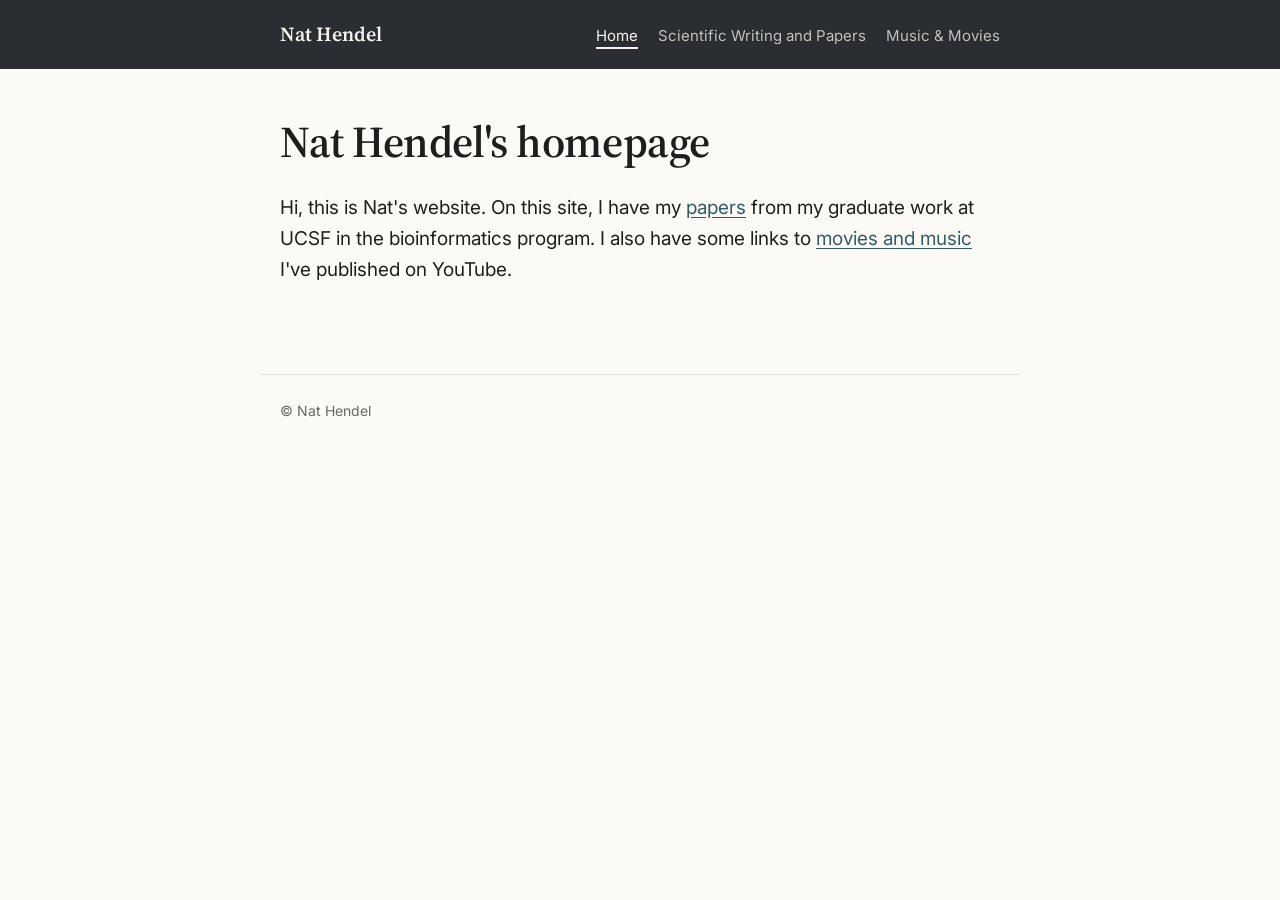
==== index.html @ 8e2a5ac8 "Rebuild nathendel.com as a static site Move the site off Google Sites to plain HTML/CSS for GitHub P" ====
<!doctype html>
<html lang="en">
<head>
  <meta charset="utf-8">
  <meta name="viewport" content="width=device-width, initial-scale=1">
  <title>Nat Hendel</title>
  <meta name="description" content="Nat Hendel's homepage: papers from graduate work at UCSF, plus movies and music.">
  <link rel="preconnect" href="https://fonts.googleapis.com">
  <link rel="preconnect" href="https://fonts.gstatic.com" crossorigin>
  <link href="https://fonts.googleapis.com/css2?family=Inter:wght@400;600&family=Source+Serif+4:wght@400;600&display=swap" rel="stylesheet">
  <link rel="stylesheet" href="/style.css">
</head>
<body>
  <header class="site-header">
    <nav class="nav">
      <a class="name" href="/">Nat Hendel</a>
      <ul>
        <li><a href="/" aria-current="page">Home</a></li>
        <li><a href="/scientific-writing-and-papers/">Scientific Writing and Papers</a></li>
        <li><a href="/music-movies/">Music &amp; Movies</a></li>
      </ul>
    </nav>
  </header>

  <main>
    <h1>Nat Hendel's homepage</h1>
    <p class="lead">Hi, this is Nat's website. On this site, I have my <a href="/scientific-writing-and-papers/">papers</a> from my graduate work at UCSF in the bioinformatics program. I also have some links to <a href="/music-movies/">movies and music</a> I've published on YouTube.</p>
  </main>

  <footer>© Nat Hendel</footer>
</body>
</html>
---- style.css ----
:root {
  --bg: #fbfaf7;
  --text: #1f1e1c;
  --muted: #6b6760;
  --rule: #e4e0d8;
  --accent: #2f5d62;
  --accent-hover: #1d3f43;
  --card: #ffffff;
  --header-bg: #2a2d31;
  --header-text: #f5f3ee;
  --serif: "Source Serif 4", Georgia, "Times New Roman", serif;
  --sans: "Inter", -apple-system, BlinkMacSystemFont, "Segoe UI", sans-serif;
}

@media (prefers-color-scheme: dark) {
  :root {
    --bg: #17181a;
    --text: #e8e6e1;
    --muted: #a19d95;
    --rule: #2e3033;
    --accent: #8cc4c9;
    --accent-hover: #b5dde0;
    --card: #1e2023;
    --header-bg: #0f1012;
    --header-text: #f5f3ee;
  }
}

*, *::before, *::after { box-sizing: border-box; }

html { -webkit-text-size-adjust: 100%; }

body {
  margin: 0;
  background: var(--bg);
  color: var(--text);
  font-family: var(--sans);
  font-size: 17px;
  line-height: 1.65;
}

a { color: var(--accent); text-underline-offset: 3px; }
a:hover { color: var(--accent-hover); }

/* ---------- Site header ---------- */
.site-header {
  background: var(--header-bg);
  color: var(--header-text);
}

.nav {
  max-width: 760px;
  margin: 0 auto;
  padding: 18px 20px;
  display: flex;
  flex-wrap: wrap;
  align-items: baseline;
  justify-content: space-between;
  gap: 8px 24px;
}

.nav .name {
  font-family: var(--serif);
  font-size: 20px;
  font-weight: 600;
  color: var(--header-text);
  text-decoration: none;
}

.nav ul {
  list-style: none;
  margin: 0;
  padding: 0;
  display: flex;
  flex-wrap: wrap;
  gap: 4px 20px;
}

.nav ul a {
  color: rgba(245, 243, 238, 0.75);
  text-decoration: none;
  font-size: 15px;
}

.nav ul a:hover,
.nav ul a[aria-current="page"] {
  color: var(--header-text);
}

.nav ul a[aria-current="page"] {
  text-decoration: underline;
  text-underline-offset: 6px;
  text-decoration-thickness: 2px;
}

/* ---------- Page body ---------- */
main {
  max-width: 760px;
  margin: 0 auto;
  padding: 48px 20px 72px;
}

h1 {
  font-family: var(--serif);
  font-weight: 600;
  font-size: clamp(32px, 6vw, 44px);
  line-height: 1.15;
  margin: 0 0 24px;
  letter-spacing: -0.01em;
}

h2 {
  font-size: 13px;
  font-weight: 600;
  letter-spacing: 0.12em;
  text-transform: uppercase;
  color: var(--muted);
  margin: 48px 0 12px;
  padding-bottom: 8px;
  border-bottom: 1px solid var(--rule);
}

h2:first-of-type { margin-top: 32px; }

p { margin: 0 0 16px; }

.lead {
  font-size: 19px;
  max-width: 62ch;
}

.breadcrumb {
  font-size: 14px;
  margin: 0 0 12px;
}

/* ---------- Publication list ---------- */
.pubs {
  list-style: none;
  margin: 0;
  padding: 0;
}

.pubs li {
  padding: 20px 0;
  border-bottom: 1px solid var(--rule);
}

.pubs li:first-child { padding-top: 4px; }

.pubs .title {
  font-family: var(--serif);
  font-size: 19px;
  font-weight: 600;
  line-height: 1.35;
}

.pubs .meta {
  color: var(--muted);
  font-size: 15px;
  margin-top: 4px;
}

.pubs .note {
  font-size: 14px;
  color: var(--muted);
  font-style: italic;
}

/* ---------- Embeds ---------- */
.embed {
  position: relative;
  width: 100%;
  aspect-ratio: 16 / 9;
  margin: 8px 0 8px;
  border-radius: 6px;
  overflow: hidden;
  background: #000;
}

.embed.doc {
  aspect-ratio: auto;
  height: 80vh;
  min-height: 480px;
  background: var(--card);
  border: 1px solid var(--rule);
}

.embed iframe {
  position: absolute;
  inset: 0;
  width: 100%;
  height: 100%;
  border: 0;
}

.embed-caption {
  font-size: 14px;
  color: var(--muted);
}

/* ---------- Footer ---------- */
footer {
  max-width: 760px;
  margin: 0 auto;
  padding: 24px 20px 40px;
  border-top: 1px solid var(--rule);
  color: var(--muted);
  font-size: 14px;
}

@media (max-width: 520px) {
  body { font-size: 16px; }
  .nav { padding: 14px 16px; }
  main { padding: 32px 16px 56px; }
  footer { padding: 20px 16px 32px; }
  .lead { font-size: 17px; }
}
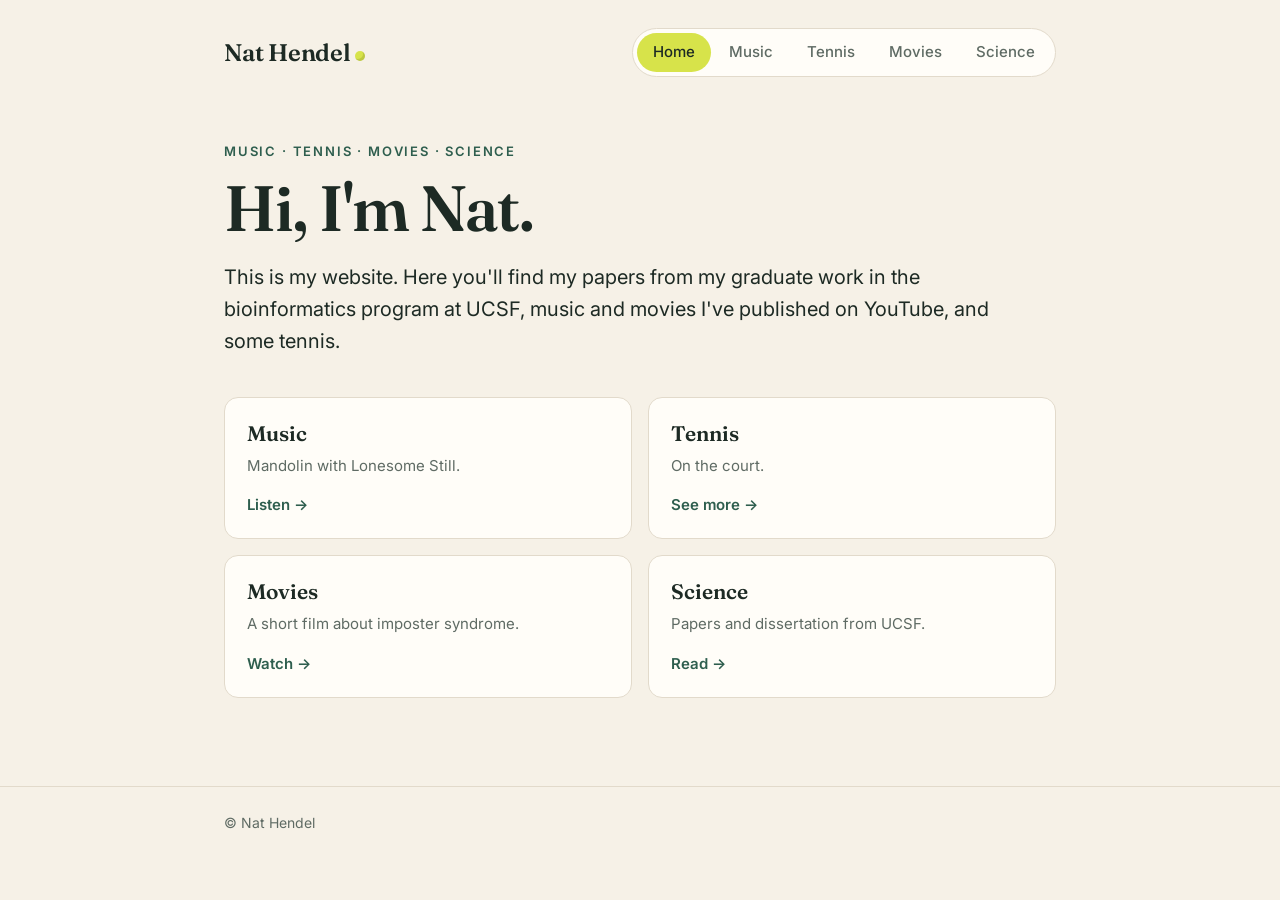
==== commit 139da8e3: "Redesign: warmer look, tabs for Music, Tennis, Movies and Science Papers move to /science/; old /mus" ====
--- a/index.html
+++ b/index.html
@@ -4,29 +4,57 @@
   <meta charset="utf-8">
   <meta name="viewport" content="width=device-width, initial-scale=1">
   <title>Nat Hendel</title>
-  <meta name="description" content="Nat Hendel's homepage: papers from graduate work at UCSF, plus movies and music.">
+  <meta name="description" content="Nat Hendel's homepage: science, music, movies and tennis.">
   <link rel="preconnect" href="https://fonts.googleapis.com">
   <link rel="preconnect" href="https://fonts.gstatic.com" crossorigin>
-  <link href="https://fonts.googleapis.com/css2?family=Inter:wght@400;600&family=Source+Serif+4:wght@400;600&display=swap" rel="stylesheet">
+  <link href="https://fonts.googleapis.com/css2?family=Fraunces:opsz,wght@9..144,500;9..144,600&family=Inter:wght@400;500;600&display=swap" rel="stylesheet">
   <link rel="stylesheet" href="/style.css">
 </head>
 <body>
   <header class="site-header">
-    <nav class="nav">
-      <a class="name" href="/">Nat Hendel</a>
-      <ul>
+    <div class="wrap">
+      <a class="name" href="/">Nat Hendel<span class="dot" aria-hidden="true"></span></a>
+      <nav aria-label="Main">
+      <ul class="tabs">
         <li><a href="/" aria-current="page">Home</a></li>
-        <li><a href="/scientific-writing-and-papers/">Scientific Writing and Papers</a></li>
-        <li><a href="/music-movies/">Music &amp; Movies</a></li>
+        <li><a href="/music/">Music</a></li>
+        <li><a href="/tennis/">Tennis</a></li>
+        <li><a href="/movies/">Movies</a></li>
+        <li><a href="/science/">Science</a></li>
       </ul>
-    </nav>
+      </nav>
+    </div>
   </header>
 
-  <main>
-    <h1>Nat Hendel's homepage</h1>
-    <p class="lead">Hi, this is Nat's website. On this site, I have my <a href="/scientific-writing-and-papers/">papers</a> from my graduate work at UCSF in the bioinformatics program. I also have some links to <a href="/music-movies/">movies and music</a> I've published on YouTube.</p>
+  <main class="wrap">
+    <p class="eyebrow">Music · Tennis · Movies · Science</p>
+    <h1>Hi, I'm Nat.</h1>
+    <p class="lead">This is my website. Here you'll find my papers from my graduate work in the bioinformatics program at UCSF, music and movies I've published on YouTube, and some tennis.</p>
+
+    <div class="cards">
+      <a class="card" href="/music/">
+        <h3>Music</h3>
+        <p>Mandolin with Lonesome Still.</p>
+        <span class="arrow">Listen →</span>
+      </a>
+      <a class="card" href="/tennis/">
+        <h3>Tennis</h3>
+        <p>On the court.</p>
+        <span class="arrow">See more →</span>
+      </a>
+      <a class="card" href="/movies/">
+        <h3>Movies</h3>
+        <p>A short film about imposter syndrome.</p>
+        <span class="arrow">Watch →</span>
+      </a>
+      <a class="card" href="/science/">
+        <h3>Science</h3>
+        <p>Papers and dissertation from UCSF.</p>
+        <span class="arrow">Read →</span>
+      </a>
+    </div>
   </main>
 
-  <footer>© Nat Hendel</footer>
+  <footer><div class="wrap">© Nat Hendel</div></footer>
 </body>
 </html>
--- a/style.css
+++ b/style.css
@@ -1,218 +1,224 @@
+/* ============================================================
+   nathendel.com: shared styles
+   Colors are tokens below; change them here to restyle the site.
+   ============================================================ */
+
 :root {
-  --bg: #fbfaf7;
-  --text: #1f1e1c;
-  --muted: #6b6760;
-  --rule: #e4e0d8;
-  --accent: #2f5d62;
-  --accent-hover: #1d3f43;
-  --card: #ffffff;
-  --header-bg: #2a2d31;
-  --header-text: #f5f3ee;
-  --serif: "Source Serif 4", Georgia, "Times New Roman", serif;
+  --bg: #f6f1e7;          /* warm paper */
+  --surface: #fffdf8;     /* cards */
+  --ink: #1d2a24;         /* main text */
+  --muted: #5f6b64;       /* secondary text */
+  --rule: #e2dacb;        /* lines and borders */
+  --accent: #2e5e4e;      /* links, headings accents (court green) */
+  --accent-ink: #1f4236;  /* link hover */
+  --ball: #d7e34a;        /* tennis-ball highlight */
+  --display: "Fraunces", Georgia, "Times New Roman", serif;
   --sans: "Inter", -apple-system, BlinkMacSystemFont, "Segoe UI", sans-serif;
+  --radius: 14px;
 }
 
 @media (prefers-color-scheme: dark) {
   :root {
-    --bg: #17181a;
-    --text: #e8e6e1;
-    --muted: #a19d95;
-    --rule: #2e3033;
-    --accent: #8cc4c9;
-    --accent-hover: #b5dde0;
-    --card: #1e2023;
-    --header-bg: #0f1012;
-    --header-text: #f5f3ee;
+    --bg: #151a17;
+    --surface: #1c231f;
+    --ink: #ece6da;
+    --muted: #a3aba5;
+    --rule: #2b342f;
+    --accent: #9fd0b9;
+    --accent-ink: #c4e6d6;
+    --ball: #d7e34a;
   }
 }
 
 *, *::before, *::after { box-sizing: border-box; }
-
 html { -webkit-text-size-adjust: 100%; }
 
 body {
   margin: 0;
   background: var(--bg);
-  color: var(--text);
+  color: var(--ink);
   font-family: var(--sans);
   font-size: 17px;
   line-height: 1.65;
 }
 
-a { color: var(--accent); text-underline-offset: 3px; }
-a:hover { color: var(--accent-hover); }
-
-/* ---------- Site header ---------- */
-.site-header {
-  background: var(--header-bg);
-  color: var(--header-text);
-}
-
-.nav {
-  max-width: 760px;
-  margin: 0 auto;
-  padding: 18px 20px;
+a { color: var(--accent); text-underline-offset: 3px; text-decoration-thickness: 1px; }
+a:hover { color: var(--accent-ink); text-decoration-thickness: 2px; }
+
+.wrap { max-width: 880px; margin: 0 auto; padding: 0 24px; }
+
+/* ---------- Header and tabs ---------- */
+.site-header { padding: 28px 0 0; }
+
+.site-header .wrap {
   display: flex;
   flex-wrap: wrap;
-  align-items: baseline;
+  align-items: center;
   justify-content: space-between;
-  gap: 8px 24px;
-}
-
-.nav .name {
-  font-family: var(--serif);
-  font-size: 20px;
-  font-weight: 600;
-  color: var(--header-text);
+  gap: 16px 24px;
+}
+
+.name {
+  font-family: var(--display);
+  font-size: 24px;
+  font-weight: 600;
+  letter-spacing: -0.01em;
+  color: var(--ink);
   text-decoration: none;
 }
-
-.nav ul {
+.name:hover { color: var(--ink); }
+.name .dot {
+  display: inline-block;
+  width: 10px; height: 10px;
+  margin-left: 4px;
+  border-radius: 50%;
+  background: var(--ball);
+  box-shadow: inset -2px -2px 0 rgba(0,0,0,.12);
+}
+
+.tabs {
   list-style: none;
   margin: 0;
-  padding: 0;
+  padding: 4px;
   display: flex;
-  flex-wrap: wrap;
-  gap: 4px 20px;
-}
-
-.nav ul a {
-  color: rgba(245, 243, 238, 0.75);
+  gap: 2px;
+  background: var(--surface);
+  border: 1px solid var(--rule);
+  border-radius: 999px;
+}
+
+.tabs a {
+  display: block;
+  padding: 7px 16px;
+  border-radius: 999px;
+  font-size: 15px;
+  font-weight: 500;
+  color: var(--muted);
   text-decoration: none;
-  font-size: 15px;
-}
-
-.nav ul a:hover,
-.nav ul a[aria-current="page"] {
-  color: var(--header-text);
-}
-
-.nav ul a[aria-current="page"] {
-  text-decoration: underline;
-  text-underline-offset: 6px;
-  text-decoration-thickness: 2px;
-}
+  transition: background .15s, color .15s;
+}
+.tabs a:hover { color: var(--ink); background: var(--bg); }
+.tabs a[aria-current="page"] { color: #1d2a24; background: var(--ball); }
 
 /* ---------- Page body ---------- */
-main {
-  max-width: 760px;
-  margin: 0 auto;
-  padding: 48px 20px 72px;
+main.wrap { padding-top: 64px; padding-bottom: 88px; }
+
+.eyebrow {
+  font-size: 13px;
+  font-weight: 600;
+  letter-spacing: .14em;
+  text-transform: uppercase;
+  color: var(--accent);
+  margin: 0 0 12px;
 }
 
 h1 {
-  font-family: var(--serif);
-  font-weight: 600;
-  font-size: clamp(32px, 6vw, 44px);
-  line-height: 1.15;
-  margin: 0 0 24px;
-  letter-spacing: -0.01em;
+  font-family: var(--display);
+  font-weight: 600;
+  font-size: clamp(40px, 7vw, 64px);
+  line-height: 1.05;
+  letter-spacing: -0.02em;
+  margin: 0 0 20px;
 }
 
 h2 {
-  font-size: 13px;
-  font-weight: 600;
-  letter-spacing: 0.12em;
-  text-transform: uppercase;
-  color: var(--muted);
-  margin: 48px 0 12px;
-  padding-bottom: 8px;
-  border-bottom: 1px solid var(--rule);
-}
-
-h2:first-of-type { margin-top: 32px; }
+  font-family: var(--display);
+  font-weight: 600;
+  font-size: 28px;
+  line-height: 1.2;
+  margin: 64px 0 20px;
+}
+
+h3 {
+  font-family: var(--display);
+  font-weight: 600;
+  font-size: 21px;
+  line-height: 1.3;
+  margin: 0 0 6px;
+}
 
 p { margin: 0 0 16px; }
 
-.lead {
-  font-size: 19px;
-  max-width: 62ch;
-}
-
-.breadcrumb {
-  font-size: 14px;
-  margin: 0 0 12px;
-}
-
-/* ---------- Publication list ---------- */
-.pubs {
-  list-style: none;
-  margin: 0;
-  padding: 0;
-}
-
-.pubs li {
-  padding: 20px 0;
-  border-bottom: 1px solid var(--rule);
-}
-
-.pubs li:first-child { padding-top: 4px; }
-
-.pubs .title {
-  font-family: var(--serif);
-  font-size: 19px;
-  font-weight: 600;
-  line-height: 1.35;
-}
-
-.pubs .meta {
-  color: var(--muted);
-  font-size: 15px;
-  margin-top: 4px;
-}
-
-.pubs .note {
-  font-size: 14px;
-  color: var(--muted);
-  font-style: italic;
-}
-
-/* ---------- Embeds ---------- */
+.lead { font-size: 20px; line-height: 1.6; max-width: 60ch; }
+.muted { color: var(--muted); }
+
+/* ---------- Cards (Home sections) ---------- */
+.cards {
+  display: grid;
+  grid-template-columns: repeat(2, 1fr);
+  gap: 16px;
+  margin-top: 40px;
+}
+
+.card {
+  display: block;
+  padding: 22px 22px 20px;
+  background: var(--surface);
+  border: 1px solid var(--rule);
+  border-radius: var(--radius);
+  color: var(--ink);
+  text-decoration: none;
+  transition: transform .15s, border-color .15s;
+}
+.card:hover { color: var(--ink); transform: translateY(-2px); border-color: var(--accent); }
+.card .arrow { color: var(--accent); font-weight: 600; font-size: 15px; }
+.card p { color: var(--muted); font-size: 15px; margin: 0 0 12px; }
+
+/* ---------- Papers ---------- */
+.pubs { list-style: none; margin: 0; padding: 0; border-top: 1px solid var(--rule); }
+.pubs li { padding: 20px 0; border-bottom: 1px solid var(--rule); }
+.pubs .title { font-family: var(--display); font-size: 19px; font-weight: 600; line-height: 1.35; }
+.pubs .meta { color: var(--muted); font-size: 15px; margin-top: 4px; }
+
+/* ---------- Media ---------- */
+.feature {
+  background: var(--surface);
+  border: 1px solid var(--rule);
+  border-radius: var(--radius);
+  padding: 24px;
+  margin-top: 32px;
+}
+.feature p:last-child { margin-bottom: 0; }
+
 .embed {
   position: relative;
   width: 100%;
   aspect-ratio: 16 / 9;
-  margin: 8px 0 8px;
-  border-radius: 6px;
+  margin: 20px 0 0;
+  border-radius: 10px;
   overflow: hidden;
   background: #000;
 }
-
-.embed.doc {
-  aspect-ratio: auto;
-  height: 80vh;
-  min-height: 480px;
-  background: var(--card);
-  border: 1px solid var(--rule);
-}
-
-.embed iframe {
-  position: absolute;
-  inset: 0;
-  width: 100%;
-  height: 100%;
-  border: 0;
-}
-
-.embed-caption {
-  font-size: 14px;
+.embed.doc { aspect-ratio: auto; height: 80vh; min-height: 480px; background: var(--surface); border: 1px solid var(--rule); }
+.embed iframe { position: absolute; inset: 0; width: 100%; height: 100%; border: 0; }
+
+.placeholder {
+  border: 2px dashed var(--rule);
+  border-radius: var(--radius);
+  padding: 32px 24px;
+  text-align: center;
   color: var(--muted);
-}
+  margin-top: 32px;
+}
+
+.breadcrumb { font-size: 15px; margin: 0 0 16px; }
 
 /* ---------- Footer ---------- */
-footer {
-  max-width: 760px;
-  margin: 0 auto;
-  padding: 24px 20px 40px;
-  border-top: 1px solid var(--rule);
-  color: var(--muted);
-  font-size: 14px;
+footer { border-top: 1px solid var(--rule); padding: 24px 0 40px; color: var(--muted); font-size: 14px; }
+
+/* ---------- Small screens ---------- */
+@media (max-width: 700px) {
+  .cards { grid-template-columns: 1fr; }
 }
 
 @media (max-width: 520px) {
   body { font-size: 16px; }
-  .nav { padding: 14px 16px; }
-  main { padding: 32px 16px 56px; }
-  footer { padding: 20px 16px 32px; }
-  .lead { font-size: 17px; }
-}
+  .wrap { padding: 0 16px; }
+  .site-header { padding-top: 20px; }
+  .site-header .wrap { flex-direction: column; align-items: flex-start; }
+  .tabs { width: 100%; justify-content: space-between; }
+  .tabs a { padding: 7px 9px; font-size: 14px; }
+  main.wrap { padding-top: 40px; padding-bottom: 56px; }
+  .lead { font-size: 18px; }
+  .feature { padding: 18px; }
+}
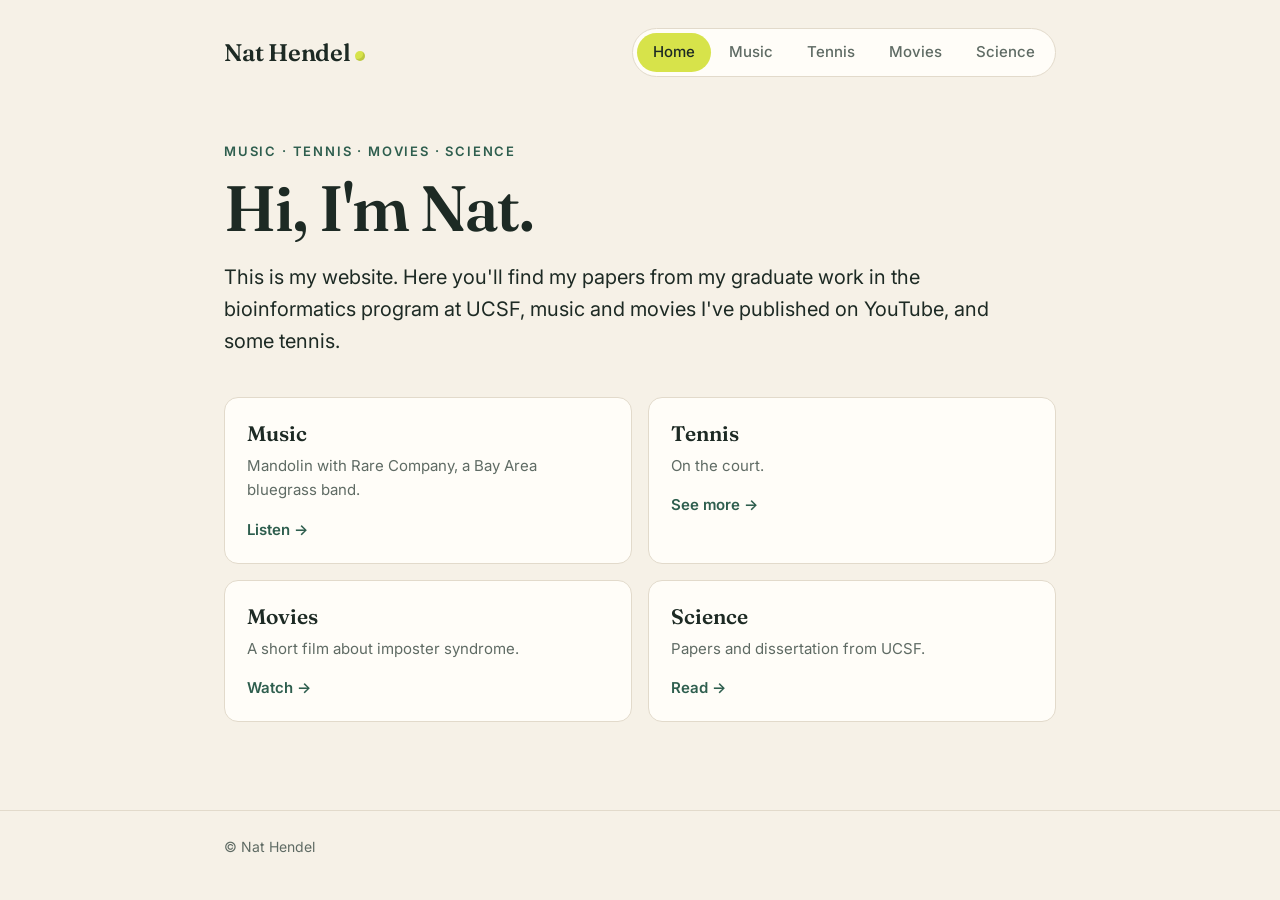
==== commit f99874c1: "Music: feature Rare Company album, player and live video; drop Lonesome Still Co-Authored-By: Claude" ====
--- a/index.html
+++ b/index.html
@@ -34,7 +34,7 @@
     <div class="cards">
       <a class="card" href="/music/">
         <h3>Music</h3>
-        <p>Mandolin with Lonesome Still.</p>
+        <p>Mandolin with Rare Company, a Bay Area bluegrass band.</p>
         <span class="arrow">Listen →</span>
       </a>
       <a class="card" href="/tennis/">
--- a/style.css
+++ b/style.css
@@ -222,3 +222,46 @@
   .lead { font-size: 18px; }
   .feature { padding: 18px; }
 }
+
+/* ---------- Music page ---------- */
+.album {
+  display: grid;
+  grid-template-columns: 240px 1fr;
+  gap: 28px;
+  align-items: start;
+}
+.album-cover { width: 100%; height: auto; border-radius: 10px; box-shadow: 0 8px 24px rgba(29, 42, 36, .15); }
+.quote { margin: 16px 0 20px; padding-left: 16px; border-left: 3px solid var(--ball); }
+.quote p { font-family: var(--display); font-size: 19px; line-height: 1.45; margin: 0 0 6px; }
+.quote cite { font-style: normal; font-size: 14px; color: var(--muted); }
+.quote cite::before { content: "— "; }
+
+.buttons { display: flex; flex-wrap: wrap; gap: 8px; }
+.button {
+  display: inline-block;
+  padding: 9px 16px;
+  border-radius: 999px;
+  border: 1px solid var(--rule);
+  background: var(--surface);
+  color: var(--ink);
+  font-size: 15px;
+  font-weight: 500;
+  text-decoration: none;
+}
+.button:hover { color: var(--ink); border-color: var(--accent); background: var(--bg); }
+
+.bandcamp {
+  margin-top: 28px;
+  background: #fff;
+  border: 1px solid var(--rule);
+  border-radius: var(--radius);
+  overflow: hidden;
+}
+.bandcamp iframe { display: block; width: 100%; height: 540px; border: 0; }
+
+.more-links { margin-top: 24px; color: var(--muted); font-size: 15px; }
+
+@media (max-width: 600px) {
+  .album { grid-template-columns: 1fr; }
+  .album-cover { max-width: 280px; }
+}
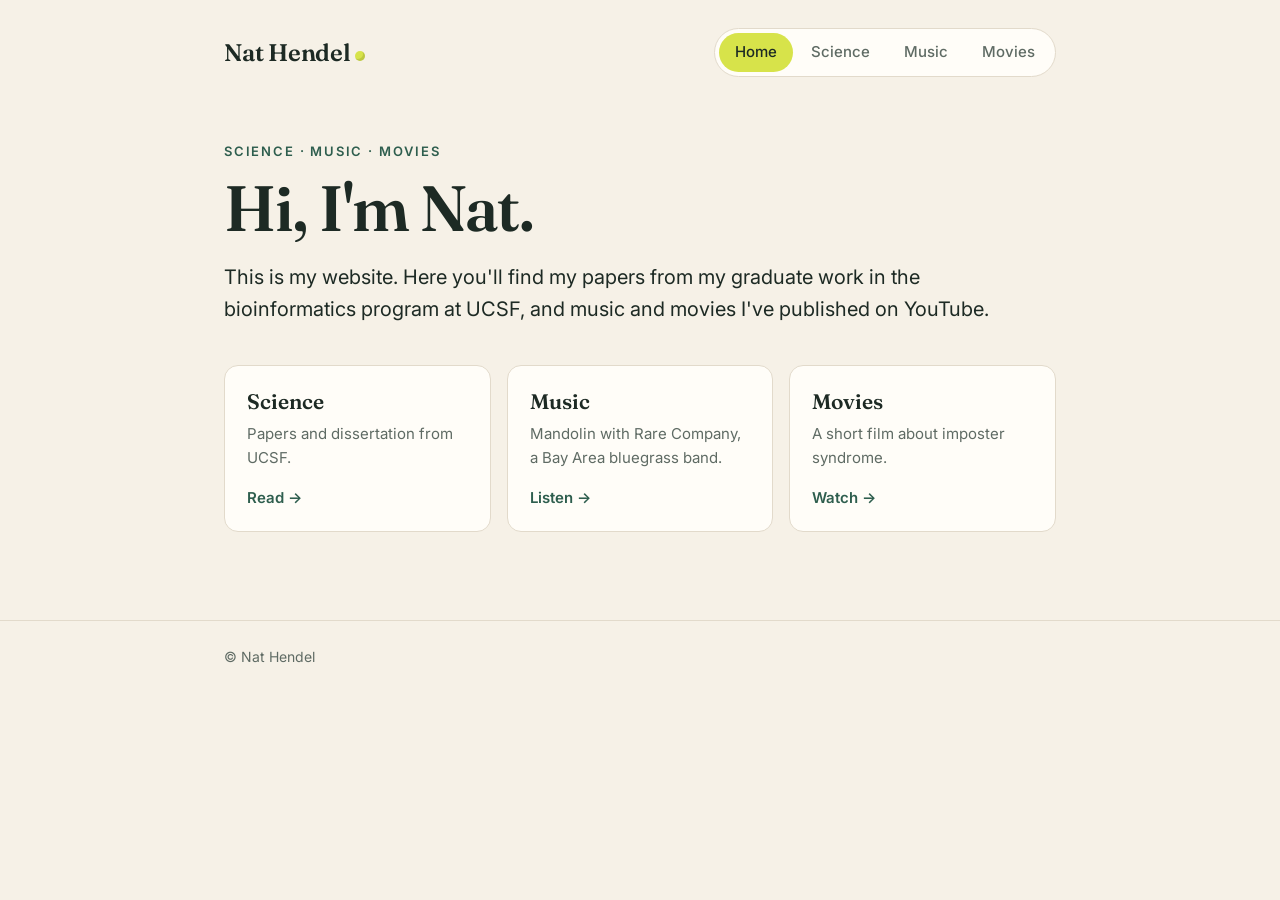
==== commit a9206b85: "Remove Tennis tab; put Science first Co-Authored-By: Claude Opus 5.5 <noreply@anthropic.com>" ====
--- a/index.html
+++ b/index.html
@@ -4,7 +4,7 @@
   <meta charset="utf-8">
   <meta name="viewport" content="width=device-width, initial-scale=1">
   <title>Nat Hendel</title>
-  <meta name="description" content="Nat Hendel's homepage: science, music, movies and tennis.">
+  <meta name="description" content="Nat Hendel's homepage: science, music and movies.">
   <link rel="preconnect" href="https://fonts.googleapis.com">
   <link rel="preconnect" href="https://fonts.gstatic.com" crossorigin>
   <link href="https://fonts.googleapis.com/css2?family=Fraunces:opsz,wght@9..144,500;9..144,600&family=Inter:wght@400;500;600&display=swap" rel="stylesheet">
@@ -17,40 +17,34 @@
       <nav aria-label="Main">
       <ul class="tabs">
         <li><a href="/" aria-current="page">Home</a></li>
+        <li><a href="/science/">Science</a></li>
         <li><a href="/music/">Music</a></li>
-        <li><a href="/tennis/">Tennis</a></li>
         <li><a href="/movies/">Movies</a></li>
-        <li><a href="/science/">Science</a></li>
       </ul>
       </nav>
     </div>
   </header>
 
   <main class="wrap">
-    <p class="eyebrow">Music · Tennis · Movies · Science</p>
+    <p class="eyebrow">Science · Music · Movies</p>
     <h1>Hi, I'm Nat.</h1>
-    <p class="lead">This is my website. Here you'll find my papers from my graduate work in the bioinformatics program at UCSF, music and movies I've published on YouTube, and some tennis.</p>
+    <p class="lead">This is my website. Here you'll find my papers from my graduate work in the bioinformatics program at UCSF, and music and movies I've published on YouTube.</p>
 
     <div class="cards">
+      <a class="card" href="/science/">
+        <h3>Science</h3>
+        <p>Papers and dissertation from UCSF.</p>
+        <span class="arrow">Read →</span>
+      </a>
       <a class="card" href="/music/">
         <h3>Music</h3>
         <p>Mandolin with Rare Company, a Bay Area bluegrass band.</p>
         <span class="arrow">Listen →</span>
       </a>
-      <a class="card" href="/tennis/">
-        <h3>Tennis</h3>
-        <p>On the court.</p>
-        <span class="arrow">See more →</span>
-      </a>
       <a class="card" href="/movies/">
         <h3>Movies</h3>
         <p>A short film about imposter syndrome.</p>
         <span class="arrow">Watch →</span>
-      </a>
-      <a class="card" href="/science/">
-        <h3>Science</h3>
-        <p>Papers and dissertation from UCSF.</p>
-        <span class="arrow">Read →</span>
       </a>
     </div>
   </main>
--- a/style.css
+++ b/style.css
@@ -11,7 +11,7 @@
   --rule: #e2dacb;        /* lines and borders */
   --accent: #2e5e4e;      /* links, headings accents (court green) */
   --accent-ink: #1f4236;  /* link hover */
-  --ball: #d7e34a;        /* tennis-ball highlight */
+  --ball: #d7e34a;        /* yellow-green highlight (active tab, dot) */
   --display: "Fraunces", Georgia, "Times New Roman", serif;
   --sans: "Inter", -apple-system, BlinkMacSystemFont, "Segoe UI", sans-serif;
   --radius: 14px;
@@ -145,7 +145,7 @@
 /* ---------- Cards (Home sections) ---------- */
 .cards {
   display: grid;
-  grid-template-columns: repeat(2, 1fr);
+  grid-template-columns: repeat(3, 1fr);
   gap: 16px;
   margin-top: 40px;
 }
